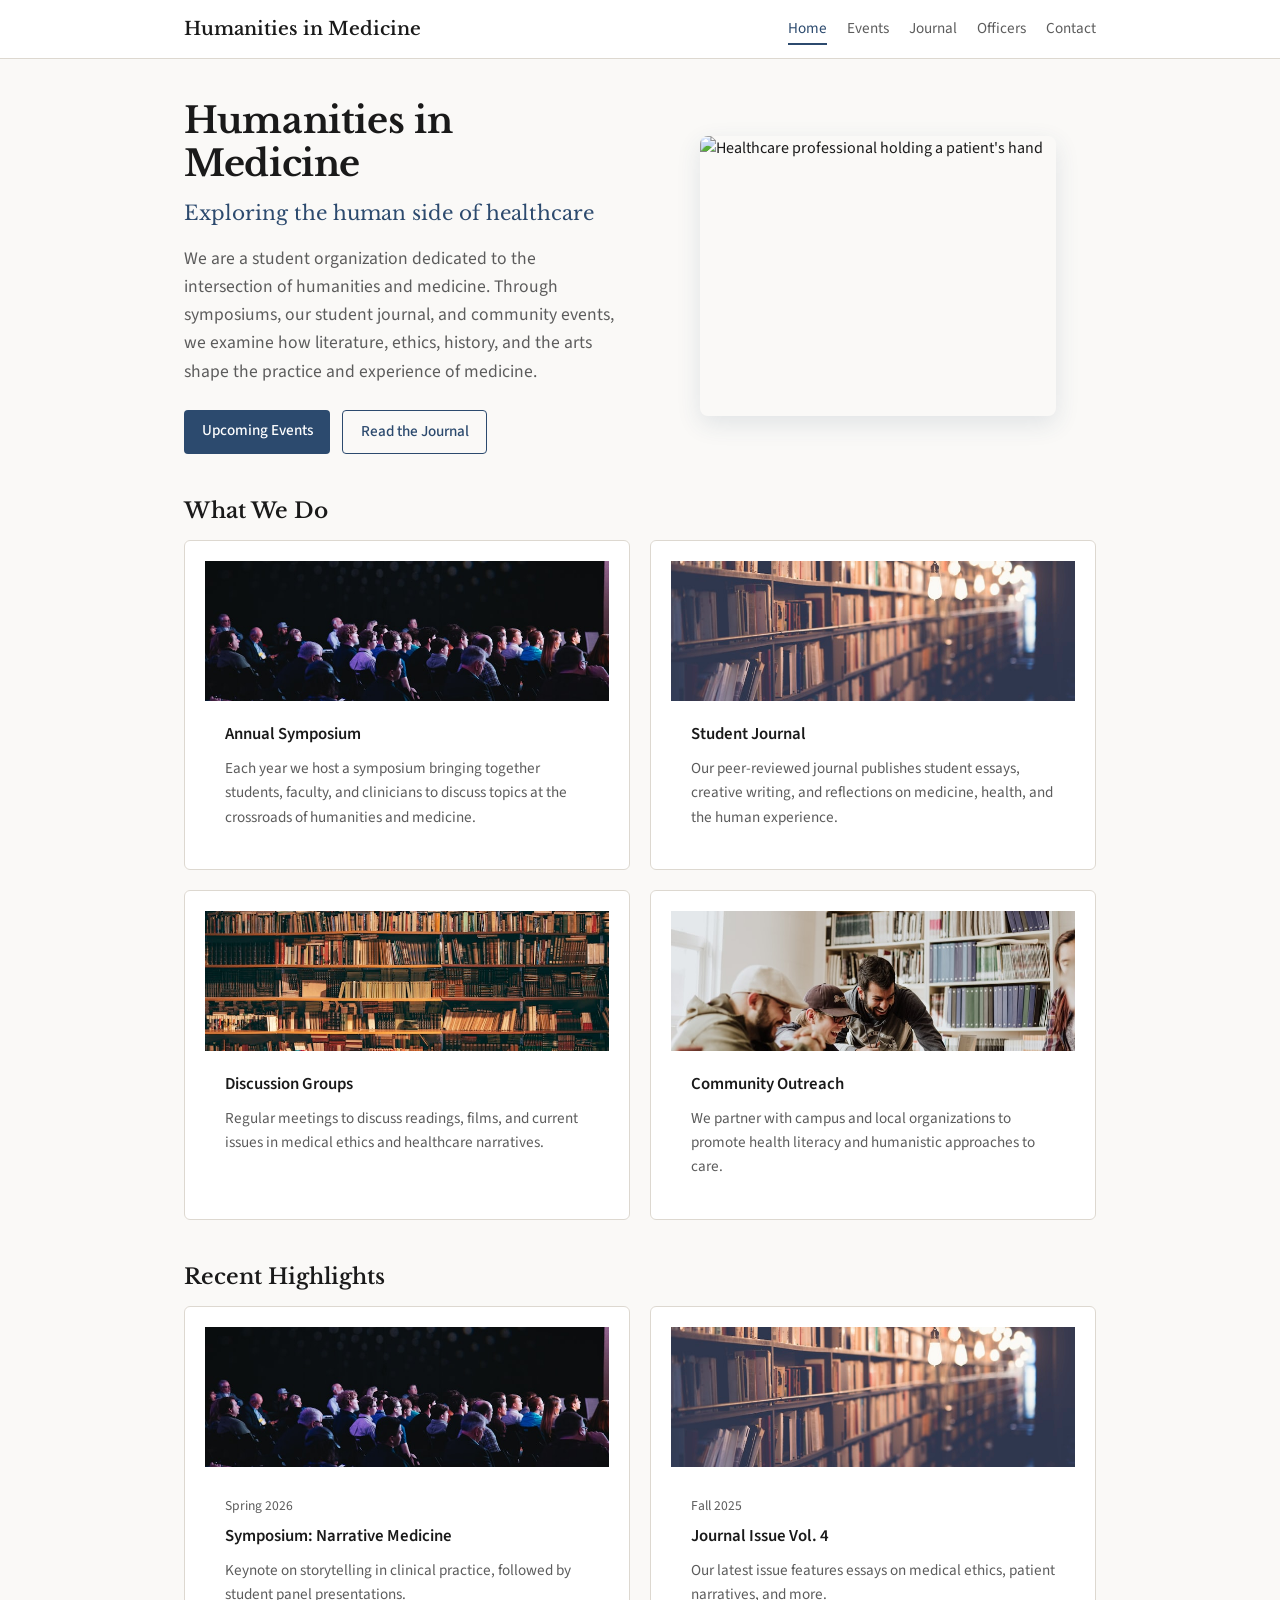
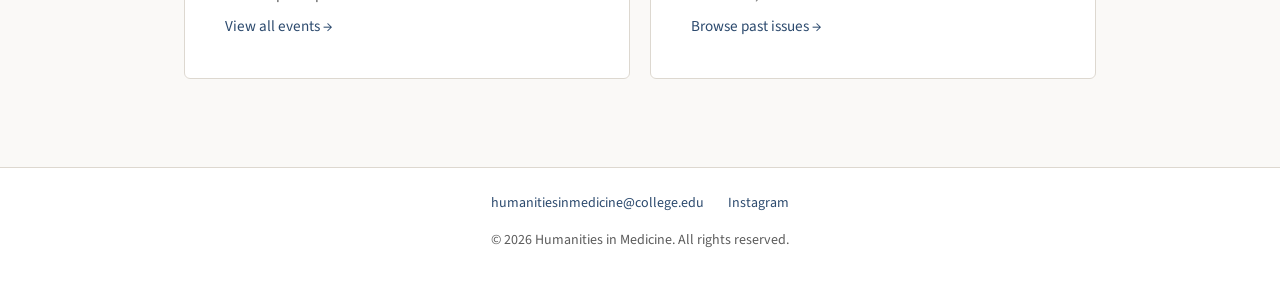
==== index.html @ b10e2b77 "Initial commit: Humanities in Medicine club website Static site with content.json for easy editing, " ====
<!DOCTYPE html>
<html lang="en">
<head>
  <meta charset="UTF-8">
  <meta name="viewport" content="width=device-width, initial-scale=1.0">
  <title>Humanities in Medicine</title>
  <meta name="description" content="A college club exploring the intersection of humanities and medicine.">
  <link rel="preconnect" href="https://fonts.googleapis.com">
  <link rel="preconnect" href="https://fonts.gstatic.com" crossorigin>
  <link href="https://fonts.googleapis.com/css2?family=Libre+Baskerville:ital,wght@0,400;0,700;1,400&family=Source+Sans+3:wght@400;500;600&display=swap" rel="stylesheet">
  <link rel="stylesheet" href="styles.css">
</head>
<body data-page="home">
  <header class="site-header">
    <div class="header-inner">
      <a href="index.html" class="site-title" data-site-name>Humanities in Medicine</a>
      <button class="nav-toggle" aria-label="Toggle navigation" aria-expanded="false">☰</button>
      <nav class="site-nav" aria-label="Main navigation">
        <ul>
          <li><a href="index.html" class="active">Home</a></li>
          <li><a href="events.html">Events</a></li>
          <li><a href="journal.html">Journal</a></li>
          <li><a href="officers.html">Officers</a></li>
          <li><a href="officers.html#contact">Contact</a></li>
        </ul>
      </nav>
    </div>
  </header>

  <main>
    <section class="hero page-enter">
      <div class="hero-layout" id="hero-content"></div>
    </section>

    <section class="section page-enter page-enter-delay-1">
      <h2>What We Do</h2>
      <div class="card-grid" id="pillars-grid"></div>
    </section>

    <section class="section page-enter page-enter-delay-2">
      <h2>Recent Highlights</h2>
      <div class="card-grid" id="highlights-grid"></div>
    </section>
  </main>

  <footer class="site-footer">
    <div class="footer-links">
      <a href="#" data-site-email>humanitiesinmedicine@college.edu</a>
      <a href="#" data-site-instagram target="_blank" rel="noopener noreferrer">Instagram</a>
    </div>
    <p>© <span data-site-year>2026</span> <span data-site-name>Humanities in Medicine</span>. All rights reserved.</p>
  </footer>

  <script src="content.js"></script>
  <script src="script.js"></script>
</body>
</html>
---- styles.css ----
*,
*::before,
*::after {
  box-sizing: border-box;
}

:root {
  --color-bg: #faf9f7;
  --color-surface: #ffffff;
  --color-text: #1a1a1a;
  --color-muted: #5c5c5c;
  --color-accent: #2c4a6e;
  --color-accent-light: #e8eef4;
  --color-border: #ddd8d0;
  --font-serif: "Libre Baskerville", "Georgia", serif;
  --font-sans: "Source Sans 3", system-ui, -apple-system, sans-serif;
  --max-width: 960px;
  --ease: cubic-bezier(0.4, 0, 0.2, 1);
  --duration: 0.25s;
}

html {
  font-size: 16px;
  scroll-behavior: smooth;
}

body {
  margin: 0;
  font-family: var(--font-sans);
  color: var(--color-text);
  background: var(--color-bg);
  line-height: 1.6;
}

a {
  color: var(--color-accent);
  text-decoration: none;
  transition: color var(--duration) var(--ease);
}

a:hover {
  text-decoration: underline;
}

img {
  max-width: 100%;
  height: auto;
  display: block;
}

/* Images */
.hero-layout {
  display: grid;
  gap: 2rem;
  align-items: center;
}

@media (min-width: 720px) {
  .hero-layout {
    grid-template-columns: 1fr 1fr;
    gap: 2.5rem;
  }
}

.hero-image {
  border-radius: 8px;
  overflow: hidden;
  box-shadow: 0 8px 24px rgba(44, 74, 110, 0.12);
}

.hero-image img {
  width: 100%;
  height: 280px;
  object-fit: cover;
  transition: transform 0.4s var(--ease);
}

.hero-image:hover img {
  transform: scale(1.03);
}

.page-banner {
  margin: -2.5rem -1.5rem 2rem;
  max-height: 220px;
  overflow: hidden;
  border-bottom: 1px solid var(--color-border);
}

.page-banner img {
  width: 100%;
  height: 220px;
  object-fit: cover;
  object-position: center;
}

@media (min-width: 720px) {
  .page-banner {
    margin-left: calc(50% - 50vw);
    margin-right: calc(50% - 50vw);
    max-height: 260px;
  }

  .page-banner img {
    height: 260px;
  }
}

.card--with-image {
  padding: 0;
  overflow: hidden;
}

.card-img {
  width: 100%;
  height: 140px;
  object-fit: cover;
  transition: transform 0.4s var(--ease);
}

.card--with-image:hover .card-img {
  transform: scale(1.05);
}

.card-body {
  padding: 1.25rem;
}

.card-img-wrap {
  overflow: hidden;
}

.issue-thumb {
  width: 72px;
  height: 96px;
  object-fit: cover;
  border-radius: 4px;
  border: 1px solid var(--color-border);
  flex-shrink: 0;
  transition: transform var(--duration) var(--ease);
}

.issue-item:hover .issue-thumb {
  transform: scale(1.05);
}

.card--text-only .card-body {
  padding: 1.25rem;
}

.issue-row {
  display: flex;
  align-items: center;
  gap: 1.25rem;
  flex: 1;
}

.officer-photo {
  width: 64px;
  height: 64px;
  border-radius: 50%;
  object-fit: cover;
  border: 2px solid var(--color-accent-light);
  margin-bottom: 0.75rem;
  transition: border-color var(--duration) var(--ease);
}

.officer:hover .officer-photo {
  border-color: var(--color-accent);
}

/* Header & Nav */
.site-header {
  background: rgba(255, 255, 255, 0.95);
  border-bottom: 1px solid var(--color-border);
  position: sticky;
  top: 0;
  z-index: 100;
  backdrop-filter: blur(6px);
  transition: box-shadow var(--duration) var(--ease);
}

.site-header.scrolled {
  box-shadow: 0 2px 12px rgba(0, 0, 0, 0.06);
}

.header-inner {
  max-width: var(--max-width);
  margin: 0 auto;
  padding: 1rem 1.5rem;
  display: flex;
  align-items: center;
  justify-content: space-between;
  gap: 1rem;
}

.site-title {
  font-family: var(--font-serif);
  font-size: 1.15rem;
  font-weight: 600;
  color: var(--color-text);
  text-decoration: none;
  line-height: 1.3;
  transition: color var(--duration) var(--ease);
}

.site-title:hover {
  text-decoration: none;
  color: var(--color-accent);
}

.site-nav ul {
  list-style: none;
  margin: 0;
  padding: 0;
  display: flex;
  flex-wrap: wrap;
  gap: 0.25rem 1.25rem;
}

.site-nav a {
  color: var(--color-muted);
  font-size: 0.95rem;
  padding: 0.25rem 0;
  border-bottom: 2px solid transparent;
  text-decoration: none;
  transition:
    color var(--duration) var(--ease),
    border-color var(--duration) var(--ease);
}

.site-nav a:hover,
.site-nav a.active {
  color: var(--color-accent);
  border-bottom-color: var(--color-accent);
  text-decoration: none;
}

.nav-toggle {
  display: none;
  background: none;
  border: 1px solid var(--color-border);
  border-radius: 4px;
  padding: 0.4rem 0.6rem;
  font-size: 1.1rem;
  cursor: pointer;
  color: var(--color-text);
  transition:
    background var(--duration) var(--ease),
    border-color var(--duration) var(--ease);
}

.nav-toggle:hover {
  background: var(--color-accent-light);
  border-color: var(--color-accent);
}

/* Main content */
main {
  max-width: var(--max-width);
  margin: 0 auto;
  padding: 2.5rem 1.5rem 3rem;
}

.page-enter {
  animation: fadeUp 0.5s var(--ease) both;
}

.page-enter-delay-1 { animation-delay: 0.08s; }
.page-enter-delay-2 { animation-delay: 0.16s; }
.page-enter-delay-3 { animation-delay: 0.24s; }

@keyframes fadeUp {
  from {
    opacity: 0;
    transform: translateY(12px);
  }
  to {
    opacity: 1;
    transform: translateY(0);
  }
}

h1 {
  font-family: var(--font-serif);
  font-size: 2.25rem;
  font-weight: 700;
  margin: 0 0 0.75rem;
  line-height: 1.2;
  letter-spacing: -0.01em;
}

h2 {
  font-family: var(--font-serif);
  font-size: 1.35rem;
  font-weight: 600;
  margin: 2rem 0 0.75rem;
}

h3 {
  font-size: 1.05rem;
  font-weight: 600;
  margin: 0 0 0.35rem;
  transition: color var(--duration) var(--ease);
}

.lead {
  font-size: 1.1rem;
  color: var(--color-muted);
  margin: 0 0 1.5rem;
  max-width: 42rem;
}

.section {
  margin-bottom: 2.5rem;
}

/* Cards & lists */
.card-grid {
  display: grid;
  gap: 1.25rem;
}

@media (min-width: 600px) {
  .card-grid {
    grid-template-columns: repeat(2, 1fr);
  }
}

.card {
  background: var(--color-surface);
  border: 1px solid var(--color-border);
  border-radius: 6px;
  padding: 1.25rem;
  transition:
    transform var(--duration) var(--ease),
    box-shadow var(--duration) var(--ease),
    border-color var(--duration) var(--ease);
}

.card:hover {
  transform: translateY(-3px);
  box-shadow: 0 6px 20px rgba(44, 74, 110, 0.1);
  border-color: var(--color-accent);
}

.card .date {
  font-size: 0.85rem;
  color: var(--color-muted);
  margin-bottom: 0.35rem;
}

.card p {
  margin: 0.5rem 0 0;
  font-size: 0.95rem;
  color: var(--color-muted);
}

.card a {
  transition: color var(--duration) var(--ease);
}

/* Journal issues */
.issue-list {
  list-style: none;
  margin: 0;
  padding: 0;
}

.issue-item {
  display: flex;
  align-items: center;
  justify-content: space-between;
  gap: 1rem;
  padding: 1rem 0;
  border-bottom: 1px solid var(--color-border);
  transition:
    background var(--duration) var(--ease),
    padding-left var(--duration) var(--ease);
}

.issue-item:first-child {
  padding-top: 0;
}

.issue-item:hover {
  background: var(--color-accent-light);
  padding-left: 0.75rem;
  margin-left: -0.75rem;
  margin-right: -0.75rem;
  padding-right: 0.75rem;
}

.issue-meta {
  color: var(--color-muted);
  font-size: 0.9rem;
  white-space: nowrap;
  transition: color var(--duration) var(--ease);
}

.issue-item:hover .issue-meta {
  color: var(--color-accent);
}

.issue-link {
  font-weight: 500;
}

.issue-desc {
  margin: 0.25rem 0 0;
  font-size: 0.9rem;
  color: var(--color-muted);
}

/* Officers */
.officer-grid {
  display: grid;
  gap: 1.5rem;
}

@media (min-width: 500px) {
  .officer-grid {
    grid-template-columns: repeat(2, 1fr);
  }
}

.officer {
  background: var(--color-surface);
  border: 1px solid var(--color-border);
  border-radius: 6px;
  padding: 1.25rem;
  transition:
    transform var(--duration) var(--ease),
    box-shadow var(--duration) var(--ease),
    border-color var(--duration) var(--ease);
}

.officer:hover {
  transform: translateY(-2px);
  box-shadow: 0 4px 16px rgba(44, 74, 110, 0.08);
  border-color: var(--color-accent);
}

.officer .role {
  font-size: 0.85rem;
  color: var(--color-accent);
  font-weight: 600;
  text-transform: uppercase;
  letter-spacing: 0.03em;
  margin-bottom: 0.25rem;
}

.officer .name {
  font-family: var(--font-serif);
  font-size: 1.15rem;
  font-weight: 600;
  margin: 0 0 0.35rem;
}

.officer .bio {
  font-size: 0.9rem;
  color: var(--color-muted);
  margin: 0;
}

/* Contact block */
.contact-block {
  background: var(--color-accent-light);
  border-radius: 6px;
  padding: 1.5rem;
  margin-top: 2rem;
  transition: background var(--duration) var(--ease);
}

.contact-block:hover {
  background: #dde6ef;
}

.contact-block h2 {
  margin-top: 0;
}

.contact-links {
  list-style: none;
  margin: 0.75rem 0 0;
  padding: 0;
  display: flex;
  flex-wrap: wrap;
  gap: 1rem 1.5rem;
}

.contact-links a {
  font-weight: 500;
  transition:
    color var(--duration) var(--ease),
    transform var(--duration) var(--ease);
  display: inline-block;
}

.contact-links a:hover {
  transform: translateX(3px);
  text-decoration: none;
}

/* Footer */
.site-footer {
  border-top: 1px solid var(--color-border);
  background: var(--color-surface);
  padding: 1.5rem;
  text-align: center;
  font-size: 0.875rem;
  color: var(--color-muted);
}

.site-footer a {
  color: var(--color-accent);
  transition: color var(--duration) var(--ease);
}

.footer-links {
  display: flex;
  justify-content: center;
  flex-wrap: wrap;
  gap: 1rem 1.5rem;
  margin-bottom: 0.75rem;
}

.footer-links a:hover {
  text-decoration: none;
}

/* Hero on home */
.hero {
  margin-bottom: 2.5rem;
}

.hero-tagline {
  font-family: var(--font-serif);
  font-size: 1.25rem;
  color: var(--color-accent);
  margin: 0 0 1rem;
}

.quick-links {
  display: flex;
  flex-wrap: wrap;
  gap: 0.75rem;
  margin-top: 1.5rem;
}

.btn {
  display: inline-block;
  padding: 0.55rem 1.1rem;
  background: var(--color-accent);
  color: #fff;
  border-radius: 4px;
  font-size: 0.95rem;
  font-weight: 500;
  text-decoration: none;
  transition:
    background var(--duration) var(--ease),
    transform var(--duration) var(--ease),
    box-shadow var(--duration) var(--ease);
}

.btn:hover {
  background: #1e3550;
  text-decoration: none;
  transform: translateY(-1px);
  box-shadow: 0 4px 12px rgba(44, 74, 110, 0.25);
}

.btn:active {
  transform: translateY(0);
  box-shadow: none;
}

.btn-outline {
  background: transparent;
  color: var(--color-accent);
  border: 1px solid var(--color-accent);
}

.btn-outline:hover {
  background: var(--color-accent-light);
  color: var(--color-accent);
  box-shadow: none;
}

/* Mobile nav */
@media (max-width: 640px) {
  .nav-toggle {
    display: block;
  }

  .site-nav {
    display: none;
    width: 100%;
    order: 3;
    overflow: hidden;
    max-height: 0;
    opacity: 0;
    transition:
      max-height 0.35s var(--ease),
      opacity 0.3s var(--ease);
  }

  .site-nav.open {
    display: block;
    max-height: 300px;
    opacity: 1;
  }

  .header-inner {
    flex-wrap: wrap;
  }

  .site-nav ul {
    flex-direction: column;
    gap: 0;
    padding: 0.5rem 0;
  }

  .site-nav a {
    display: block;
    padding: 0.5rem 0;
  }

  .issue-item {
    flex-direction: column;
    gap: 0.25rem;
  }

  .issue-item:hover {
    margin-left: 0;
    margin-right: 0;
    padding-left: 0.5rem;
    padding-right: 0.5rem;
  }
}

@media (prefers-reduced-motion: reduce) {
  *,
  *::before,
  *::after {
    animation-duration: 0.01ms !important;
    animation-iteration-count: 1 !important;
    transition-duration: 0.01ms !important;
  }

  html {
    scroll-behavior: auto;
  }
}
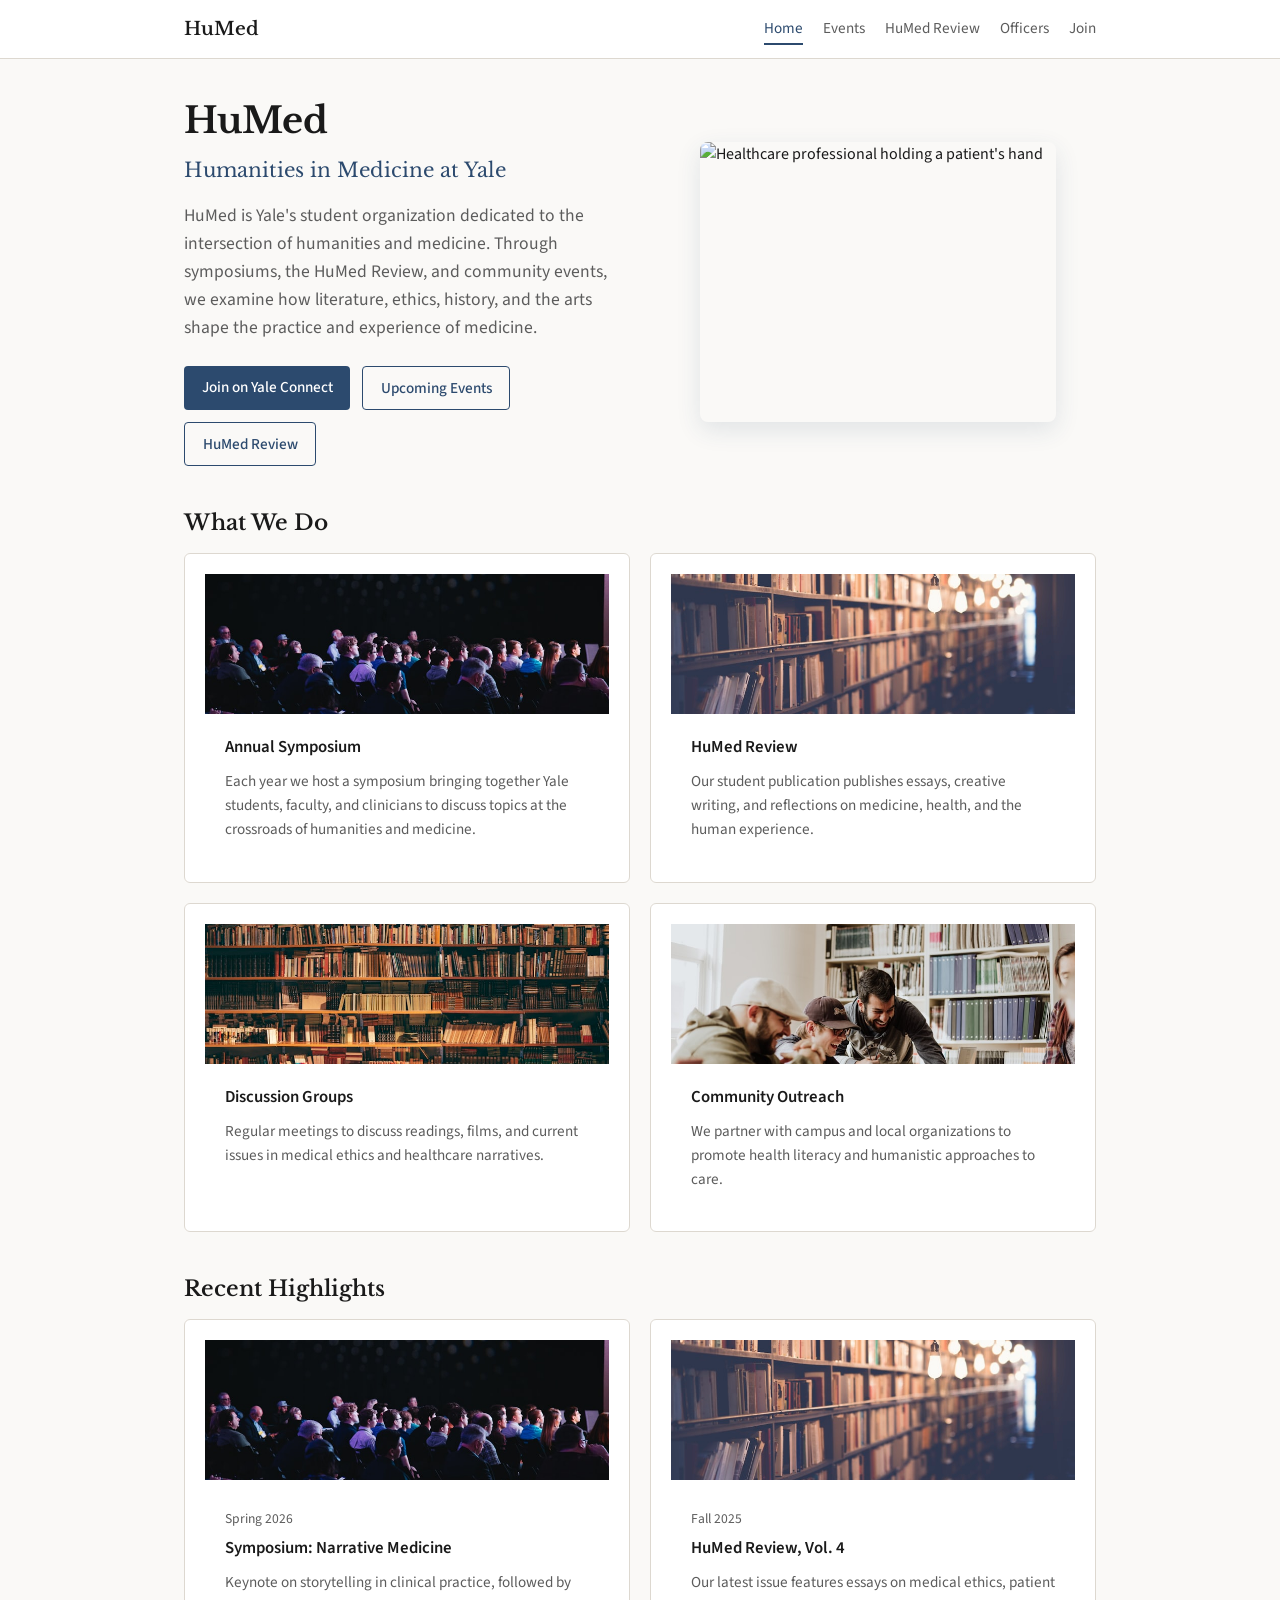
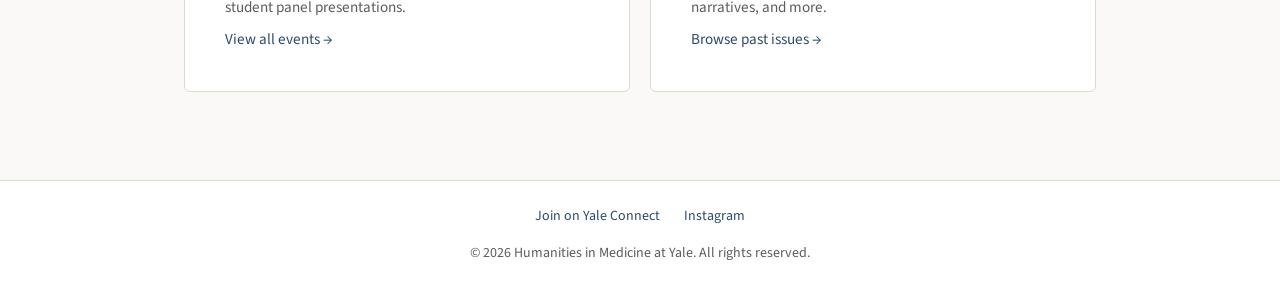
==== commit 55be9b81: "Update site with Yale HuMed branding and real links Add Yale Connect signup, @yalehumed Instagram, a" ====
--- a/index.html
+++ b/index.html
@@ -3,8 +3,8 @@
 <head>
   <meta charset="UTF-8">
   <meta name="viewport" content="width=device-width, initial-scale=1.0">
-  <title>Humanities in Medicine</title>
-  <meta name="description" content="A college club exploring the intersection of humanities and medicine.">
+  <title>HuMed — Humanities in Medicine at Yale</title>
+  <meta name="description" content="Yale's student organization at the intersection of humanities and medicine.">
   <link rel="preconnect" href="https://fonts.googleapis.com">
   <link rel="preconnect" href="https://fonts.gstatic.com" crossorigin>
   <link href="https://fonts.googleapis.com/css2?family=Libre+Baskerville:ital,wght@0,400;0,700;1,400&family=Source+Sans+3:wght@400;500;600&display=swap" rel="stylesheet">
@@ -13,15 +13,15 @@
 <body data-page="home">
   <header class="site-header">
     <div class="header-inner">
-      <a href="index.html" class="site-title" data-site-name>Humanities in Medicine</a>
+      <a href="index.html" class="site-title" data-site-name>HuMed</a>
       <button class="nav-toggle" aria-label="Toggle navigation" aria-expanded="false">☰</button>
       <nav class="site-nav" aria-label="Main navigation">
         <ul>
           <li><a href="index.html" class="active">Home</a></li>
           <li><a href="events.html">Events</a></li>
-          <li><a href="journal.html">Journal</a></li>
+          <li><a href="journal.html">HuMed Review</a></li>
           <li><a href="officers.html">Officers</a></li>
-          <li><a href="officers.html#contact">Contact</a></li>
+          <li><a href="#" data-site-signup target="_blank" rel="noopener noreferrer">Join</a></li>
         </ul>
       </nav>
     </div>
@@ -45,10 +45,10 @@
 
   <footer class="site-footer">
     <div class="footer-links">
-      <a href="#" data-site-email>humanitiesinmedicine@college.edu</a>
+      <a href="#" data-site-signup target="_blank" rel="noopener noreferrer">Join on Yale Connect</a>
       <a href="#" data-site-instagram target="_blank" rel="noopener noreferrer">Instagram</a>
     </div>
-    <p>© <span data-site-year>2026</span> <span data-site-name>Humanities in Medicine</span>. All rights reserved.</p>
+    <p>© <span data-site-year>2026</span> <span data-site-full-name>Humanities in Medicine at Yale</span>. All rights reserved.</p>
   </footer>
 
   <script src="content.js"></script>
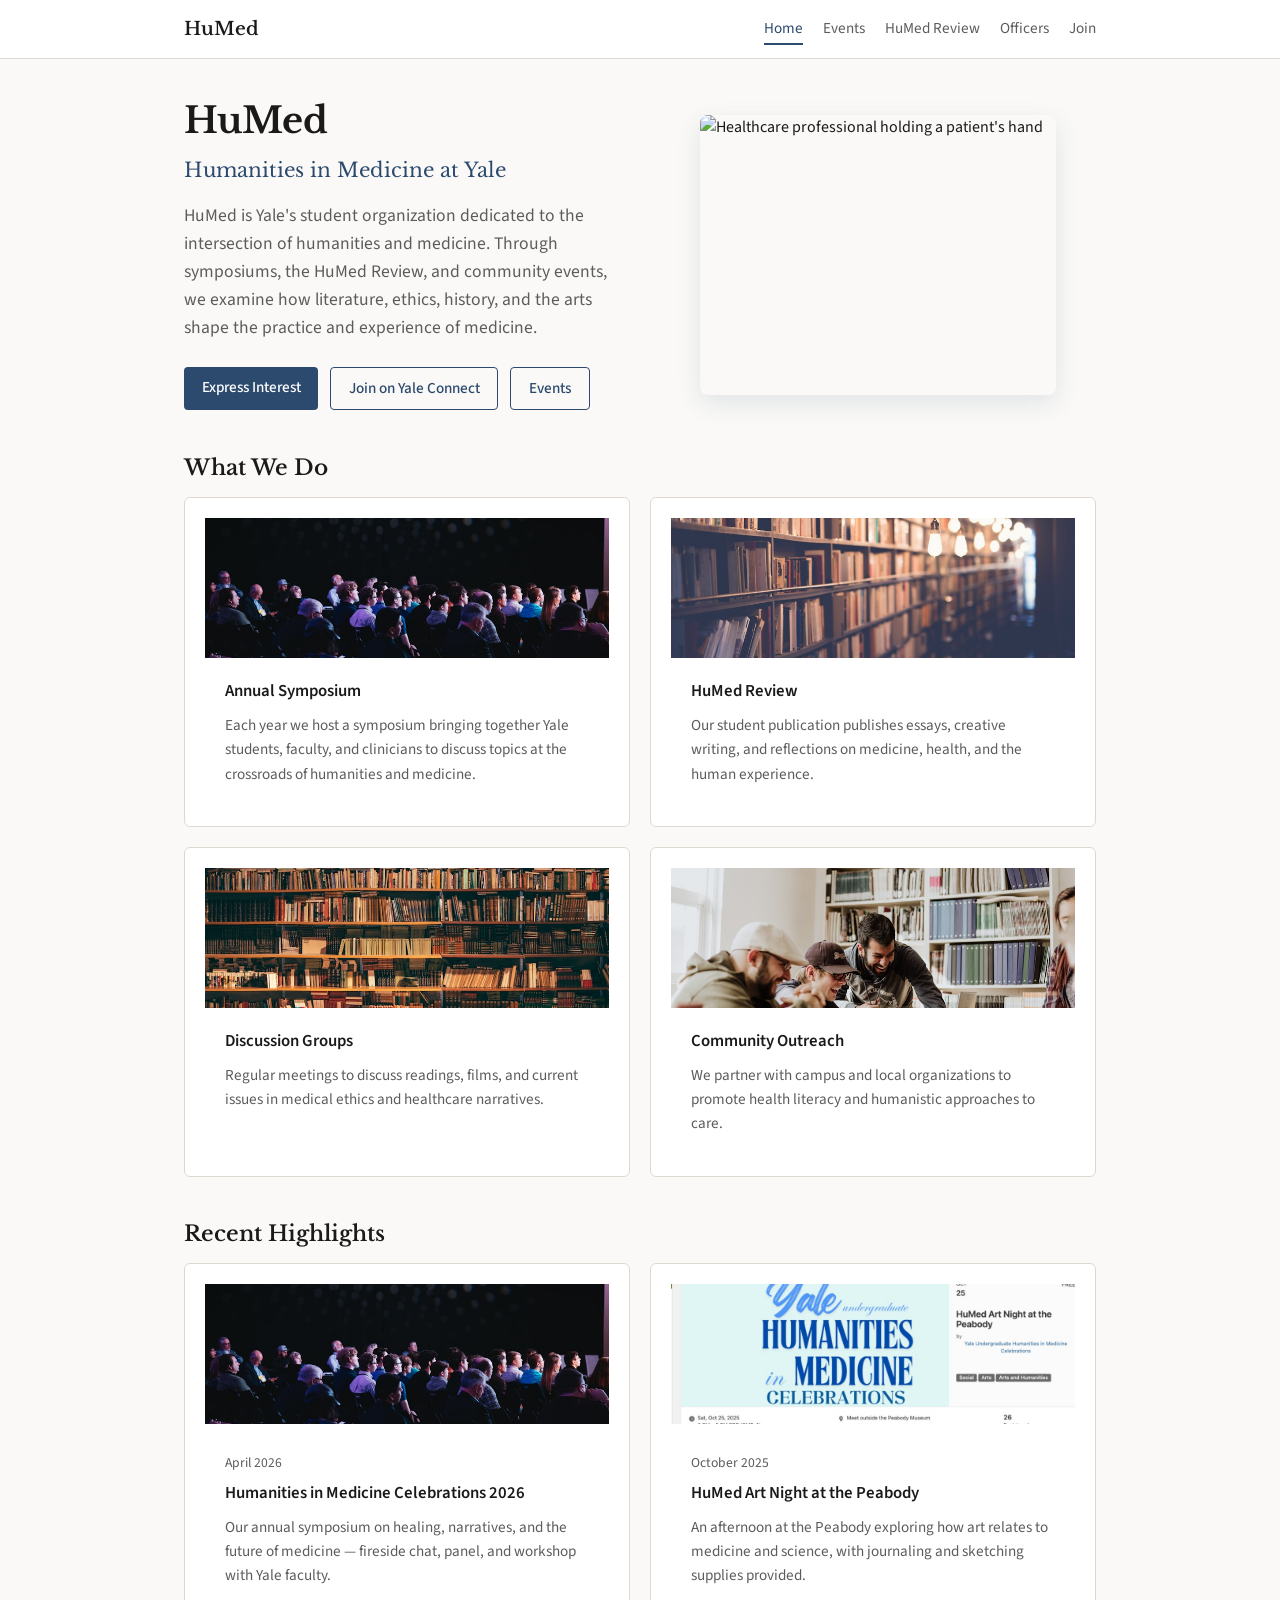
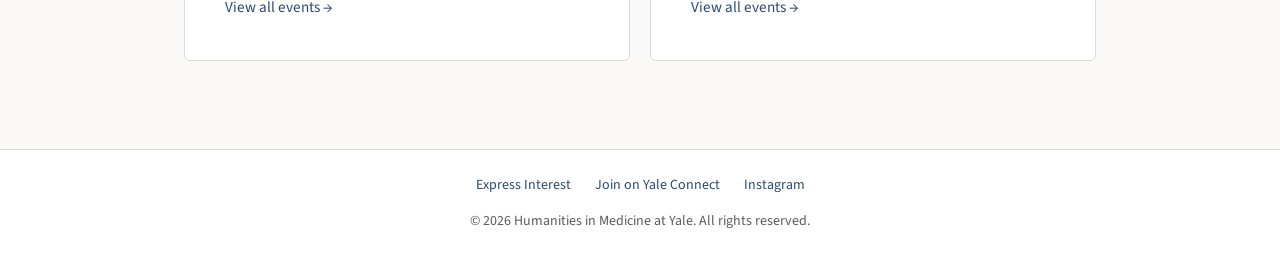
==== commit 5528ab5a: "Add HuMed interest form link across the site Surface the Google Form on the homepage, footer, and co" ====
--- a/index.html
+++ b/index.html
@@ -45,6 +45,7 @@
 
   <footer class="site-footer">
     <div class="footer-links">
+      <a href="#" data-site-interest target="_blank" rel="noopener noreferrer">Express Interest</a>
       <a href="#" data-site-signup target="_blank" rel="noopener noreferrer">Join on Yale Connect</a>
       <a href="#" data-site-instagram target="_blank" rel="noopener noreferrer">Instagram</a>
     </div>
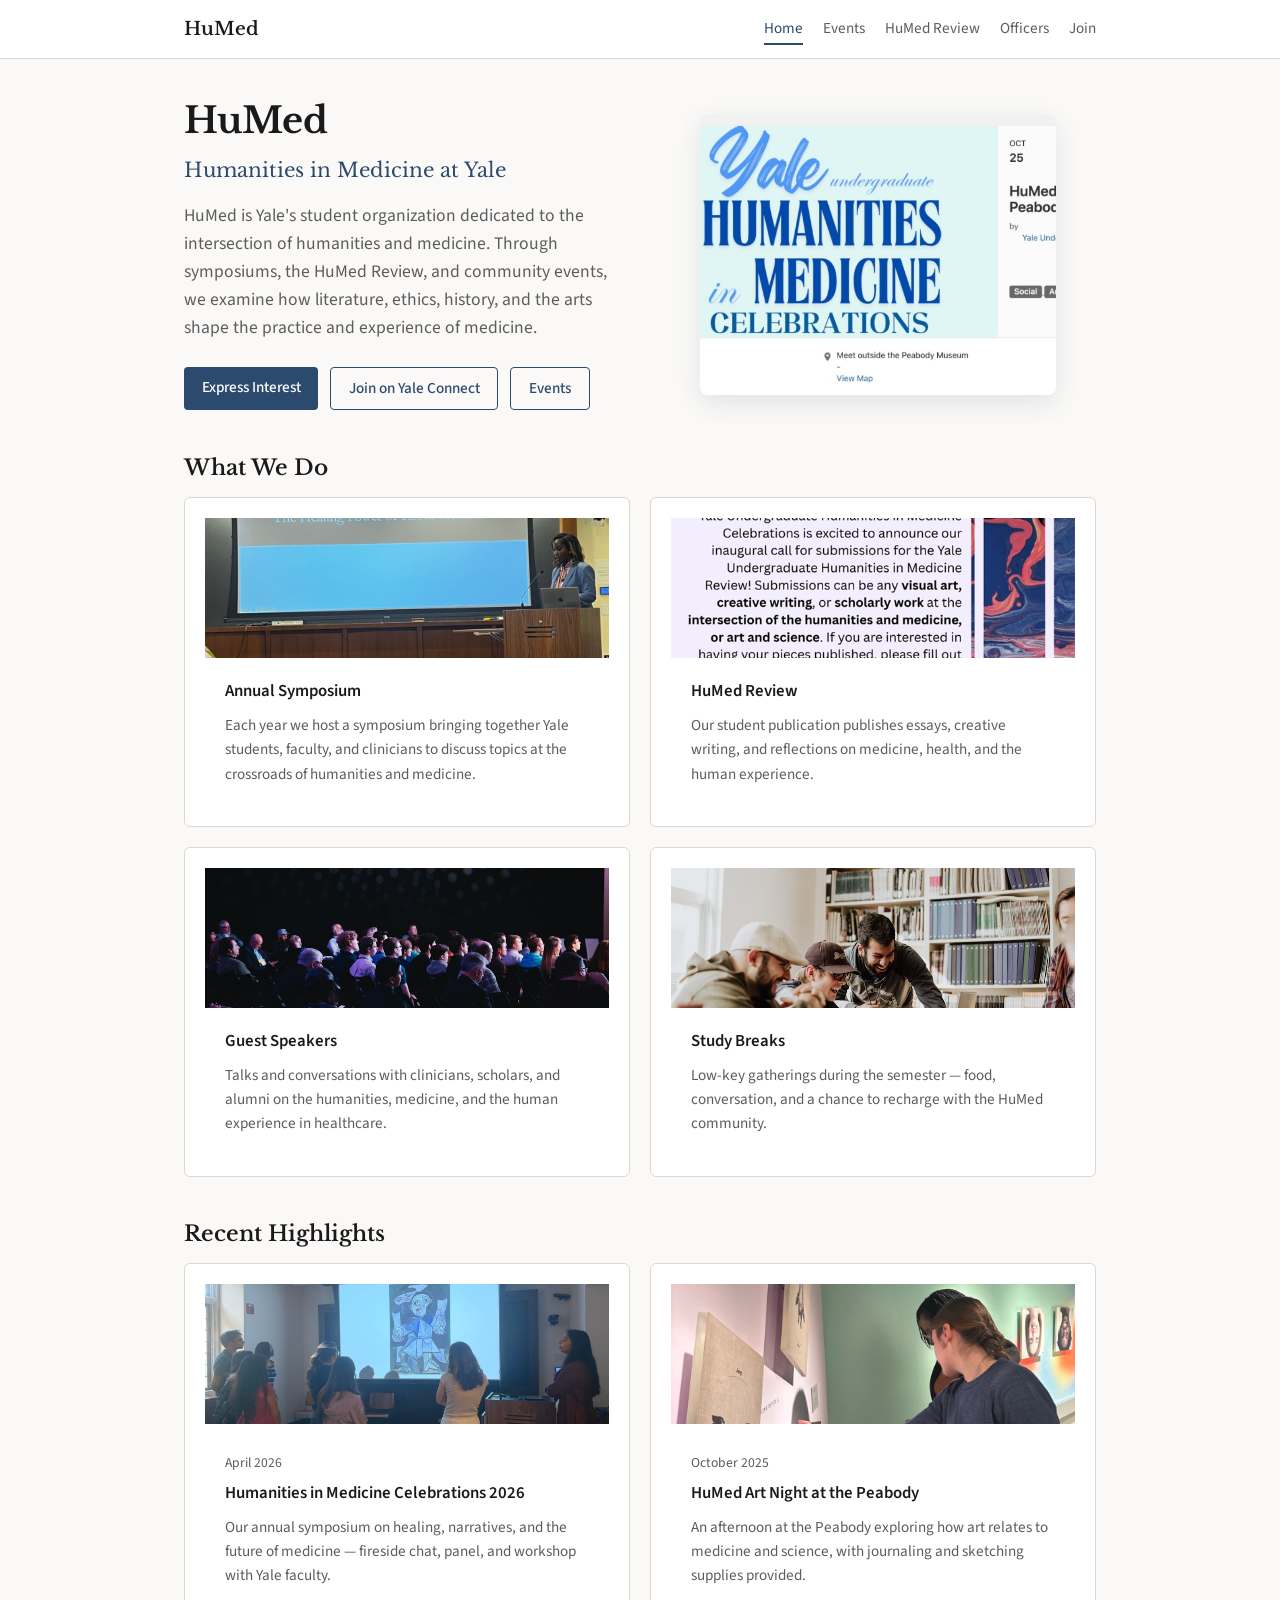
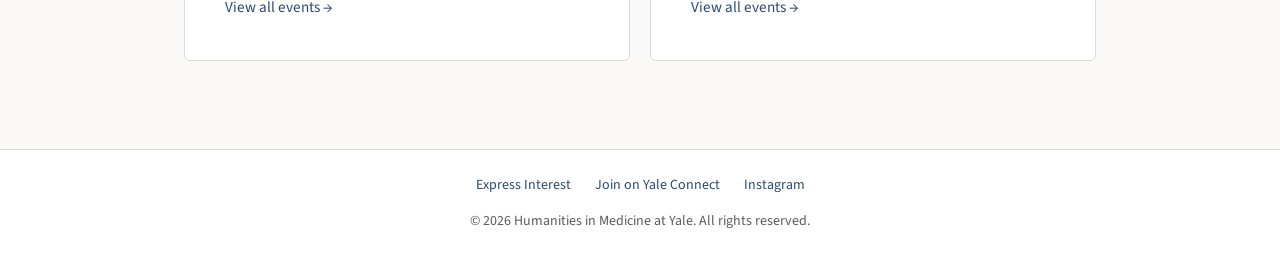
==== commit 09048a6d: "Fix image loading on GitHub Pages and compress event photos Resolve asset paths for the project subd" ====
--- a/index.html
+++ b/index.html
@@ -2,6 +2,18 @@
 <html lang="en">
 <head>
   <meta charset="UTF-8">
+  <script>
+    (function () {
+      var parts = location.pathname.split("/").filter(Boolean);
+      var i = parts.indexOf("humanities-in-medicine");
+      if (i !== -1) {
+        var href = "/" + parts.slice(0, i + 1).join("/") + "/";
+        var base = document.createElement("base");
+        base.href = href;
+        document.head.prepend(base);
+      }
+    })();
+  </script>
   <meta name="viewport" content="width=device-width, initial-scale=1.0">
   <title>HuMed — Humanities in Medicine at Yale</title>
   <meta name="description" content="Yale's student organization at the intersection of humanities and medicine.">
--- a/styles.css
+++ b/styles.css
@@ -147,6 +147,23 @@
   padding: 1.25rem;
 }
 
+.submission-flyer {
+  margin: 0 0 1.5rem;
+  max-width: 420px;
+}
+
+.submission-flyer img {
+  width: 100%;
+  border-radius: 6px;
+  border: 1px solid var(--color-border);
+}
+
+.submission-deadline {
+  font-weight: 600;
+  color: var(--color-accent);
+  margin: 0 0 1rem;
+}
+
 .issue-row {
   display: flex;
   align-items: center;
@@ -262,12 +279,16 @@
 }
 
 .page-enter {
+  opacity: 0;
+}
+
+body.content-loaded .page-enter {
   animation: fadeUp 0.5s var(--ease) both;
 }
 
-.page-enter-delay-1 { animation-delay: 0.08s; }
-.page-enter-delay-2 { animation-delay: 0.16s; }
-.page-enter-delay-3 { animation-delay: 0.24s; }
+body.content-loaded .page-enter-delay-1 { animation-delay: 0.08s; }
+body.content-loaded .page-enter-delay-2 { animation-delay: 0.16s; }
+body.content-loaded .page-enter-delay-3 { animation-delay: 0.24s; }
 
 @keyframes fadeUp {
   from {
